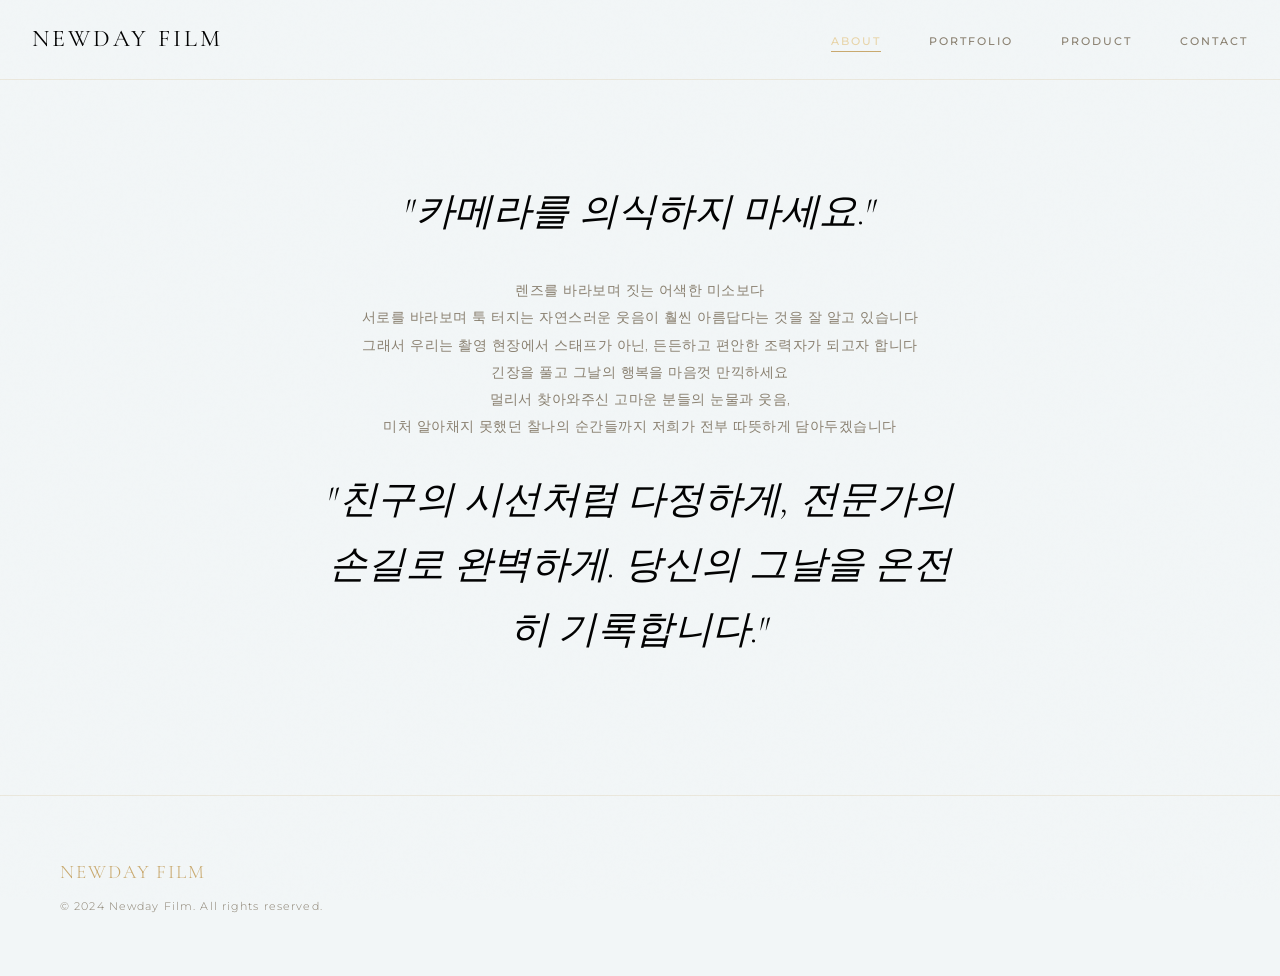
==== about.html @ 47dd46fc "Update about.html" ====
<!DOCTYPE html>
<html lang="ko">
<head>
  <meta charset="UTF-8" />
  <meta name="viewport" content="width=device-width, initial-scale=1.0" />
  <title>About — NEWDAY FILM</title>
  <link rel="stylesheet" href="styles.css" />
  <style>
    /* ============================================
       ABOUT PAGE STYLES
       수정: 텍스트, 연락처, 주소
       ============================================ */

    .about-hero {
      padding: 100px 60px 60px;
      border-bottom: 1px solid var(--color-border);
    }

    .about-hero__label {
      font-size: 0.65rem;
      letter-spacing: 0.25em;
      text-transform: uppercase;
      color: var(--color-accent);
      margin-bottom: 24px;
    }

    .about-hero__title {
      font-family: var(--font-display);
      font-size: clamp(3rem, 7vw, 6rem);
      font-weight: 300;
      line-height: 1.0;
      color: var(--color-text);
    }

    /* ── Philosophy Block ── */
    .philosophy {
      max-width: var(--max-width);
      margin: 0 auto;
      padding: 100px 60px;
    }

    .philosophy__grid {
      display: grid;
      grid-template-columns: 1fr 1fr;
      gap: 80px;
      align-items: start;
    }

    .philosophy__item {
      padding: 40px 0;
      border-top: 1px solid var(--color-border);
      animation: fadeUp 0.8s ease both;
    }

    .philosophy__item:nth-child(1) { animation-delay: 0.1s; }
    .philosophy__item:nth-child(2) { animation-delay: 0.2s; }
    .philosophy__item:nth-child(3) { animation-delay: 0.3s; }
    .philosophy__item:nth-child(4) { animation-delay: 0.4s; }

    @keyframes fadeUp {
      from { opacity: 0; transform: translateY(20px); }
      to   { opacity: 1; transform: translateY(0); }
    }

    .philosophy__num {
      font-family: var(--font-display);
      font-size: 3rem;
      color: var(--color-border);
      line-height: 1;
      margin-bottom: 16px;
    }

    .philosophy__text {
      font-family: var(--font-display);
      font-size: clamp(1rem, 1.5vw, 1.3rem);
      font-weight: 300;
      font-style: italic;
      line-height: 1.6;
      color: var(--color-text);
    }

    /* ── Contact Info Block ── */
    .about-contact {
      background: var(--color-surface);
      border-top: 1px solid var(--color-border);
      border-bottom: 1px solid var(--color-border);
      padding: 80px 60px;
      display: grid;
      grid-template-columns: 1fr 1fr;
      gap: 60px;
      align-items: center;
    }

    .about-contact__heading {
      font-family: var(--font-display);
      font-size: clamp(1.8rem, 3vw, 2.8rem);
      font-weight: 300;
      color: var(--color-text);
      margin-bottom: 8px;
    }

    .about-contact__sub {
      font-size: 0.75rem;
      color: var(--color-muted);
      letter-spacing: 0.1em;
    }

    .about-contact__details {
      display: flex;
      flex-direction: column;
      gap: 20px;
    }

    .contact-item__label {
      font-size: 0.6rem;
      letter-spacing: 0.2em;
      text-transform: uppercase;
      color: var(--color-accent);
      margin-bottom: 4px;
    }

    .contact-item__value {
      font-size: 0.9rem;
      color: var(--color-text);
    }

    /* ── Story Section ── */
    .about-story {
      max-width: 760px;
      margin: 0 auto;
      padding: 100px 60px;
      text-align: center;
    }

    .about-story__heading {
      font-family: var(--font-display);
      font-size: clamp(1.6rem, 3vw, 2.5rem);
      font-weight: 300;
      font-style: italic;
      margin-bottom: 32px;
      color: var(--color-text);
    }

    .about-story__text {
      font-size: 0.85rem;
      color: var(--color-muted);
      line-height: 2;
    }

    /* RESPONSIVE */
    @media (max-width: 768px) {
      .about-hero { padding: 80px 24px 40px; }
      .philosophy { padding: 60px 24px; }
      .philosophy__grid { grid-template-columns: 1fr; gap: 0; }
      .about-contact { grid-template-columns: 1fr; padding: 60px 24px; }
      .about-story { padding: 60px 24px; }
    }
  </style>
</head>
<body>

  <nav class="nav">
    <a href="index.html" class="nav__logo">NEWDAY FILM</a>
    <ul class="nav__links">
      <li><a href="about.html" class="active">About</a></li>
      <li><a href="portfolio.html">Portfolio</a></li>
      <li><a href="product.html">Product</a></li>
      <li><a href="contact.html">Contact</a></li>
    </ul>
    <div class="nav__hamburger" id="hamburger">
      <span></span><span></span><span></span>
    </div>
  </nav>

  <div class="nav__mobile" id="mobileMenu">
    <span class="nav__mobile-close" id="mobileClose">✕</span>
    <a href="about.html">About</a>
    <a href="portfolio.html">Portfolio</a>
    <a href="product.html">Product</a>
    <a href="contact.html">Contact</a>
  </div>

  <div class="page-wrapper">


    <!-- ============================================
         STORY
         수정: 브랜드 스토리 문구
         ============================================ -->
    <section class="about-story">
      <h2 class="about-story__heading">"카메라를 의식하지 마세요."</h2>
      <p class="about-story__text">
        렌즈를 바라보며 짓는 어색한 미소보다 <br>
        서로를 바라보며 툭 터지는 자연스러운 웃음이 훨씬 아름답다는 것을 잘 알고 있습니다<br>
        그래서 우리는 촬영 현장에서 스태프가 아닌, 든든하고 편안한 조력자가 되고자 합니다<br>
        긴장을 풀고 그날의 행복을 마음껏 만끽하세요<br>
        멀리서 찾아와주신 고마운 분들의 눈물과 웃음, <br>
        미처 알아채지 못했던 찰나의 순간들까지 저희가 전부 따뜻하게 담아두겠습니다<br><br>
      </p>
      <h2 class="about-story__heading">"친구의 시선처럼 다정하게, 전문가의 손길로 완벽하게. 당신의 그날을 온전히 기록합니다."</h2>
      
    </section>

    <footer class="footer">
      <div>
        <div class="footer__brand">NEWDAY FILM</div>
        <div class="footer__copy">© 2024 Newday Film. All rights reserved.</div>
      </div>
      
    </footer>
  </div>

  <script>
    document.getElementById('hamburger').addEventListener('click', () => {
      document.getElementById('mobileMenu').classList.add('open');
    });
    document.getElementById('mobileClose').addEventListener('click', () => {
      document.getElementById('mobileMenu').classList.remove('open');
    });
  </script>
</body>
</html>
---- styles.css ----
/* ============================================
   NEWDAY FILM — Global Styles
   수정 포인트: 색상, 폰트, 레이아웃 변수
   ============================================ */

@import url('https://fonts.googleapis.com/css2?family=Cormorant+Garamond:ital,wght@0,300;0,400;0,500;1,300;1,400&family=Montserrat:wght@300;400;500;600&display=swap');

:root {
  --color-bg: #f2f6f7;
  --color-surface: #151410;
  --color-text: #000000;
  --color-muted: #8a8070;
  --color-accent: #c9a96e;
  --color-accent-light: #e8d4a8;
  --color-border: rgba(201, 169, 110, 0.2);
  --font-display: 'Cormorant Garamond', serif;
  --font-body: 'Montserrat', sans-serif;
  --nav-height: 80px;
  --max-width: 1200px;
  --transition: 0.4s cubic-bezier(0.25, 0.46, 0.45, 0.94);
}

*, *::before, *::after {
  box-sizing: border-box;
  margin: 0;
  padding: 0;
}

html {
  scroll-behavior: smooth;
}

body {
  background: var(--color-bg);
  color: var(--color-text);
  font-family: var(--font-body);
  font-weight: 300;
  letter-spacing: 0.03em;
  line-height: 1.7;
  overflow-x: hidden;
}

/* ── Noise texture overlay ── */
body::before {
  content: '';
  position: fixed;
  inset: 0;
  background-image: url("data:image/svg+xml,%3Csvg viewBox='0 0 256 256' xmlns='http://www.w3.org/2000/svg'%3E%3Cfilter id='noise'%3E%3CfeTurbulence type='fractalNoise' baseFrequency='0.9' numOctaves='4' stitchTiles='stitch'/%3E%3C/filter%3E%3Crect width='100%25' height='100%25' filter='url(%23noise)' opacity='0.04'/%3E%3C/svg%3E");
  pointer-events: none;
  z-index: 9999;
  opacity: 0.4;
}

a {
  color: inherit;
  text-decoration: none;
}

img {
  display: block;
  max-width: 100%;
}

/* ============================================
   NAVIGATION
   수정: 로고명, 메뉴 항목
   ============================================ */
.nav {
  position: fixed;
  top: 0;
  left: 0;
  right: 0;
  height: var(--nav-height);
  z-index: 1000;
  display: flex;
  align-items: center;
  justify-content: space-between;
  padding: 0 60px;
  background: #f2f6f7;
  backdrop-filter: blur(12px);
  border-bottom: 1px solid var(--color-border);
  transition: background var(--transition);
  /* 데스크탑: 1280px 고정 */
  width: 1280px;
  margin: 0 auto;
}

.nav__logo {
  font-family: var(--font-display);
  font-size: 1.5rem;
  font-weight: 400;
  letter-spacing: 0.12em;

  text-transform: uppercase;
}

.nav__logo span {
  color: var(--color-accent);
}

.nav__links {
  display: flex;
  gap: 48px;
  list-style: none;
}

.nav__links a {
  font-size: 0.7rem;
  font-weight: 500;
  letter-spacing: 0.18em;
  text-transform: uppercase;
  color: var(--color-muted);
  transition: color var(--transition);
  position: relative;
}

.nav__links a::after {
  content: '';
  position: absolute;
  bottom: -4px;
  left: 0;
  width: 0;
  height: 1px;
  background: var(--color-accent);
  transition: width var(--transition);
}

.nav__links a:hover,
.nav__links a.active {
  color: var(--color-accent-light);
}

.nav__links a:hover::after,
.nav__links a.active::after {
  width: 100%;
}

/* Mobile hamburger */
.nav__hamburger {
  display: none;
  flex-direction: column;
  gap: 5px;
  cursor: pointer;
  padding: 4px;
}

.nav__hamburger span {
  display: block;
  width: 24px;
  height: 1px;
  background: var(--color-accent-light);
  transition: var(--transition);
}

/* Mobile menu */
.nav__mobile {
  display: none;
  position: fixed;
  inset: 0;
  background: rgba(14, 13, 11, 0.98);
  z-index: 999;
  flex-direction: column;
  align-items: center;
  justify-content: center;
  gap: 40px;
  opacity: 0;
  pointer-events: none;
  transition: opacity var(--transition);
}

.nav__mobile.open {
  opacity: 1;
  pointer-events: all;
}

.nav__mobile a {
  font-family: var(--font-display);
  font-size: 2.5rem;
  letter-spacing: 0.1em;
  color: #ffffff;
  transition: color var(--transition);
}

.nav__mobile a:hover {
  color: var(--color-accent);
}

.nav__mobile-close {
  position: absolute;
  top: 30px;
  right: 40px;
  font-size: 1.5rem;
  cursor: pointer;
  color: var(--color-muted);
}

/* ============================================
   FOOTER
   수정: 이메일, 전화번호, 주소, SNS 링크
   ============================================ */
.footer {
  border-top: 1px solid var(--color-border);
  padding: 60px;
  display: flex;
  justify-content: space-between;
  align-items: flex-end;
  flex-wrap: wrap;
  gap: 32px;
}

.footer__brand {
  font-family: var(--font-display);
  font-size: 1.2rem;
  letter-spacing: 0.1em;
  color: var(--color-accent);
  margin-bottom: 8px;
}

.footer__copy {
  font-size: 0.7rem;
  color: var(--color-muted);
  letter-spacing: 0.1em;
}

.footer__newsletter {
  display: flex;
  flex-direction: column;
  align-items: flex-end;
  gap: 12px;
}

.footer__newsletter-form {
  display: flex;
  gap: 0;
}

.footer__newsletter input {
  background: transparent;
  border: 1px solid var(--color-border);
  border-right: none;
  padding: 10px 18px;
  color: var(--color-text);
  font-family: var(--font-body);
  font-size: 0.7rem;
  letter-spacing: 0.1em;
  outline: none;
  width: 220px;
  transition: border-color var(--transition);
}

.footer__newsletter input::placeholder {
  color: var(--color-muted);
}

.footer__newsletter input:focus {
  border-color: var(--color-accent);
}

.footer__newsletter button {
  background: var(--color-accent);
  border: 1px solid var(--color-accent);
  padding: 10px 20px;
  color: var(--color-bg);
  font-family: var(--font-body);
  font-size: 0.65rem;
  letter-spacing: 0.15em;
  text-transform: uppercase;
  cursor: pointer;
  transition: background var(--transition);
}

.footer__newsletter button:hover {
  background: var(--color-accent-light);
}

.footer__insta {
  font-size: 0.65rem;
  color: var(--color-muted);
  letter-spacing: 0.1em;
  transition: color var(--transition);
}

.footer__insta:hover {
  color: var(--color-accent);
}

/* ============================================
   PAGE WRAPPER
   데스크탑: 1280px 고정 유지
   모바일: 화면 너비에 맞게 전환
   ============================================ */
.page-wrapper {
  padding-top: var(--nav-height);
  min-height: 100vh;
  width: 1280px;
  margin: 0 auto;
}

/* ============================================
   GOLDEN DIVIDER
   ============================================ */
.divider {
  width: 60px;
  height: 1px;
  background: var(--color-accent);
  margin: 24px auto;
}

.divider--left {
  margin-left: 0;
}

/* ============================================
   RESPONSIVE
   1280px 미만: nav + page-wrapper 를 화면 너비에 맞게 전환
   768px 미만: 모바일 메뉴, 푸터 세로 배치 등 추가 조정
   ============================================ */
@media (max-width: 1280px) {
  .nav {
    width: 100%;
    padding: 0 32px;
  }

  .page-wrapper {
    width: 100%;
  }
}

@media (max-width: 768px) {
  .nav {
    padding: 0 24px;
  }

  .nav__links {
    display: none;
  }

  .nav__hamburger {
    display: flex;
  }

  .nav__mobile {
    display: flex;
  }

  .footer {
    padding: 40px 24px;
    flex-direction: column;
    align-items: flex-start;
  }

  .footer__newsletter {
    align-items: flex-start;
    width: 100%;
  }

  .footer__newsletter-form {
    width: 100%;
  }

  .footer__newsletter input {
    flex: 1;
    width: auto;
  }
}
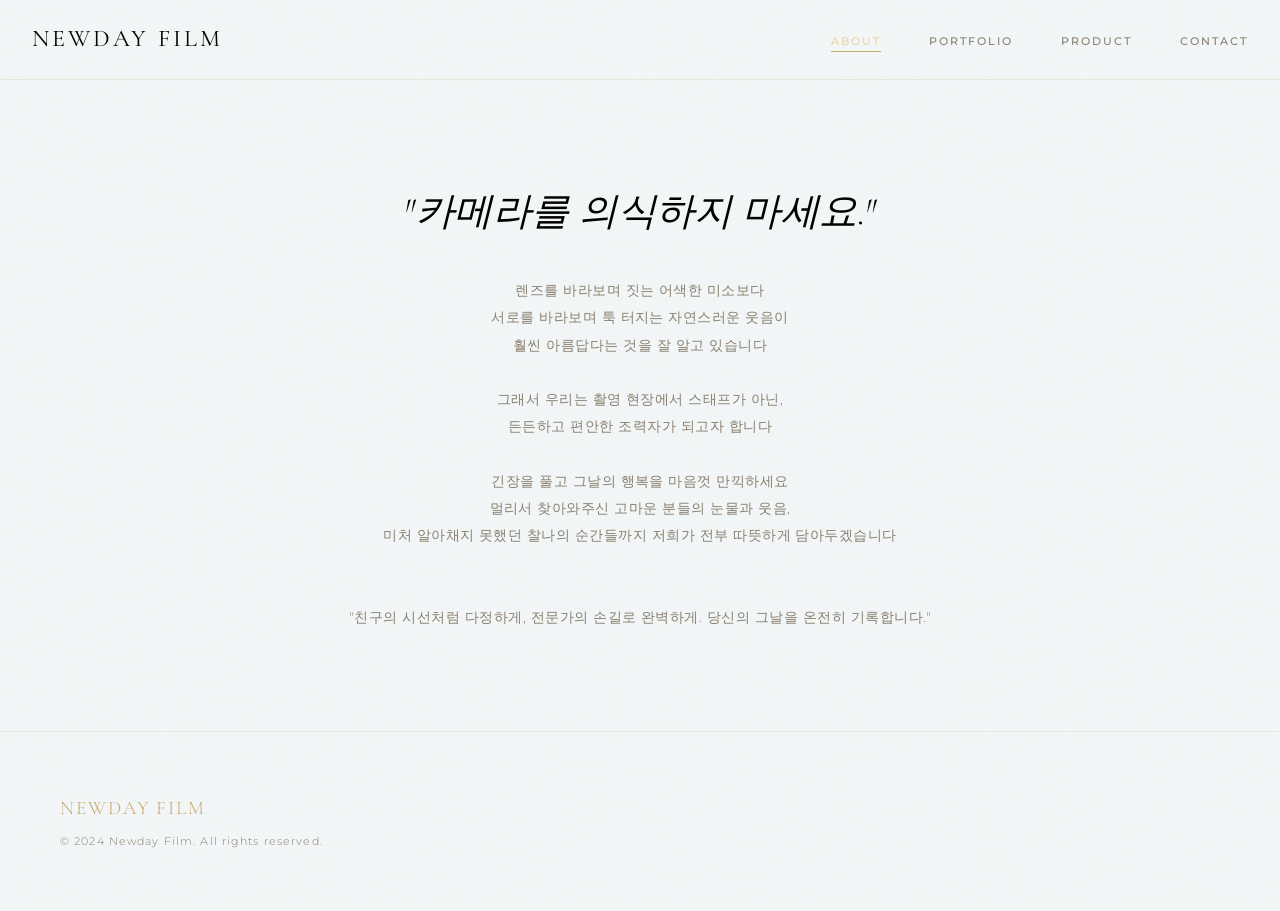
==== commit 176522d3: "Update about.html" ====
--- a/about.html
+++ b/about.html
@@ -188,16 +188,20 @@
          수정: 브랜드 스토리 문구
          ============================================ -->
     <section class="about-story">
-      <h2 class="about-story__heading">"카메라를 의식하지 마세요."</h2>
+      <h3 class="about-story__heading">"카메라를 의식하지 마세요."</h3>
       <p class="about-story__text">
         렌즈를 바라보며 짓는 어색한 미소보다 <br>
-        서로를 바라보며 툭 터지는 자연스러운 웃음이 훨씬 아름답다는 것을 잘 알고 있습니다<br>
-        그래서 우리는 촬영 현장에서 스태프가 아닌, 든든하고 편안한 조력자가 되고자 합니다<br>
+        서로를 바라보며 툭 터지는 자연스러운 웃음이<br>
+        훨씬 아름답다는 것을 잘 알고 있습니다<br><br>
+        그래서 우리는 촬영 현장에서 스태프가 아닌,<br>
+        든든하고 편안한 조력자가 되고자 합니다<br><br>
         긴장을 풀고 그날의 행복을 마음껏 만끽하세요<br>
         멀리서 찾아와주신 고마운 분들의 눈물과 웃음, <br>
-        미처 알아채지 못했던 찰나의 순간들까지 저희가 전부 따뜻하게 담아두겠습니다<br><br>
+        미처 알아채지 못했던 찰나의 순간들까지 저희가 전부 따뜻하게 담아두겠습니다<br><br><br>
+        "친구의 시선처럼 다정하게, 전문가의 손길로 완벽하게. 당신의 그날을 온전히 기록합니다."<br>
+        
       </p>
-      <h2 class="about-story__heading">"친구의 시선처럼 다정하게, 전문가의 손길로 완벽하게. 당신의 그날을 온전히 기록합니다."</h2>
+
       
     </section>
 
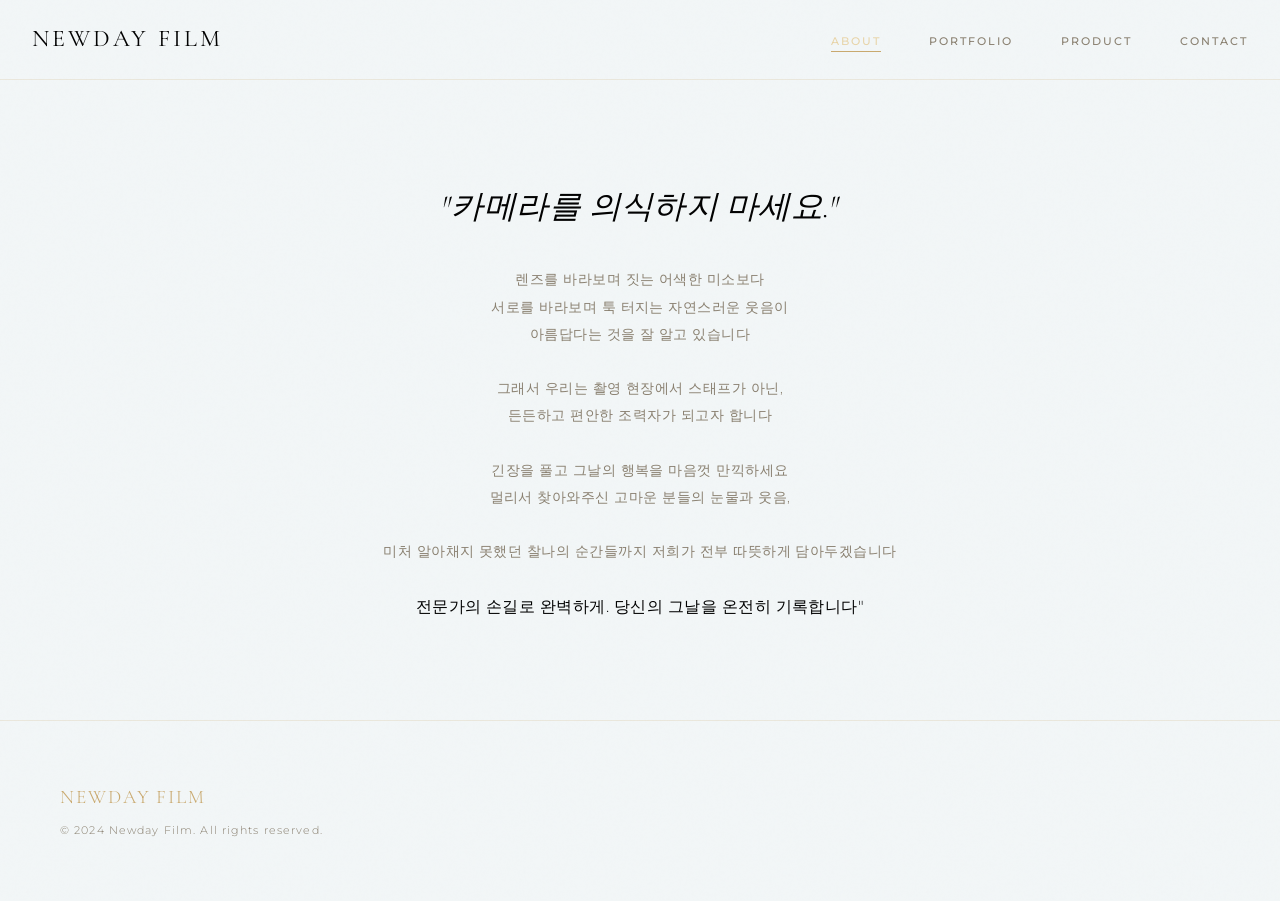
==== commit a79308ed: "Update about.html" ====
--- a/about.html
+++ b/about.html
@@ -134,7 +134,7 @@
 
     .about-story__heading {
       font-family: var(--font-display);
-      font-size: clamp(1.6rem, 3vw, 2.5rem);
+      font-size: clamp(1.6rem, 3vw, 2rem);
       font-weight: 300;
       font-style: italic;
       margin-bottom: 32px;
@@ -144,6 +144,11 @@
     .about-story__text {
       font-size: 0.85rem;
       color: var(--color-muted);
+      line-height: 2;
+
+      .about-story__last {
+      font-size: 1rem;
+      color: #151410;
       line-height: 2;
     }
 
@@ -192,14 +197,16 @@
       <p class="about-story__text">
         렌즈를 바라보며 짓는 어색한 미소보다 <br>
         서로를 바라보며 툭 터지는 자연스러운 웃음이<br>
-        훨씬 아름답다는 것을 잘 알고 있습니다<br><br>
+        아름답다는 것을 잘 알고 있습니다<br><br>
         그래서 우리는 촬영 현장에서 스태프가 아닌,<br>
         든든하고 편안한 조력자가 되고자 합니다<br><br>
         긴장을 풀고 그날의 행복을 마음껏 만끽하세요<br>
-        멀리서 찾아와주신 고마운 분들의 눈물과 웃음, <br>
-        미처 알아채지 못했던 찰나의 순간들까지 저희가 전부 따뜻하게 담아두겠습니다<br><br><br>
-        "친구의 시선처럼 다정하게, 전문가의 손길로 완벽하게. 당신의 그날을 온전히 기록합니다."<br>
+        멀리서 찾아와주신 고마운 분들의 눈물과 웃음, <br><br>
+        미처 알아채지 못했던 찰나의 순간들까지 저희가 전부 따뜻하게 담아두겠습니다<br><br>
         
+      </p>
+      <p class="about-story__last">
+      전문가의 손길로 완벽하게.<span></span> 당신의 그날을 온전히 기록합니다"<br>
       </p>
 
       
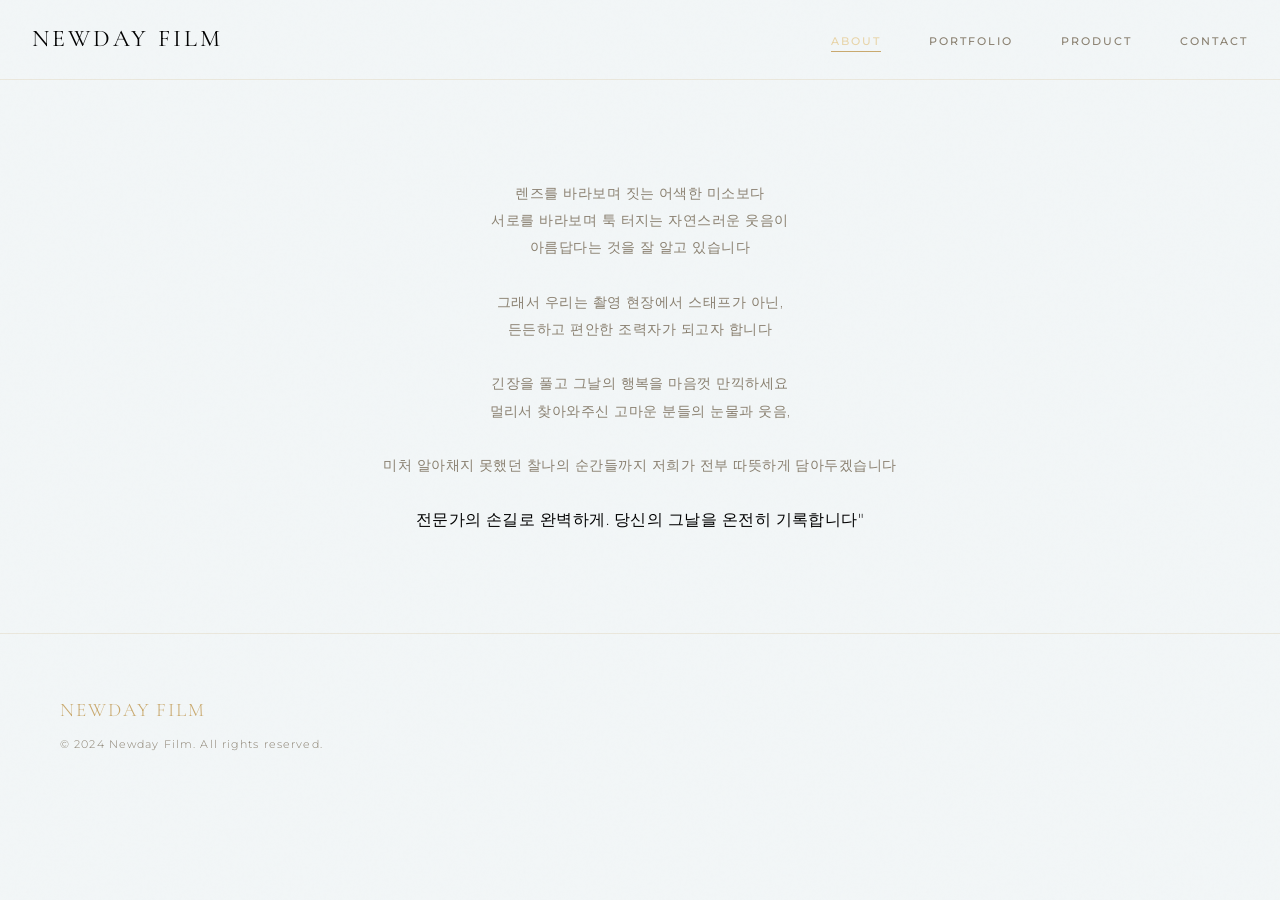
==== commit 0a6c1fd6: "Update about.html" ====
--- a/about.html
+++ b/about.html
@@ -147,7 +147,7 @@
       line-height: 2;
 
       .about-story__last {
-      font-size: 1rem;
+      font-size: 1.5rem;
       color: #151410;
       line-height: 2;
     }
@@ -193,7 +193,7 @@
          수정: 브랜드 스토리 문구
          ============================================ -->
     <section class="about-story">
-      <h3 class="about-story__heading">"카메라를 의식하지 마세요."</h3>
+  
       <p class="about-story__text">
         렌즈를 바라보며 짓는 어색한 미소보다 <br>
         서로를 바라보며 툭 터지는 자연스러운 웃음이<br>
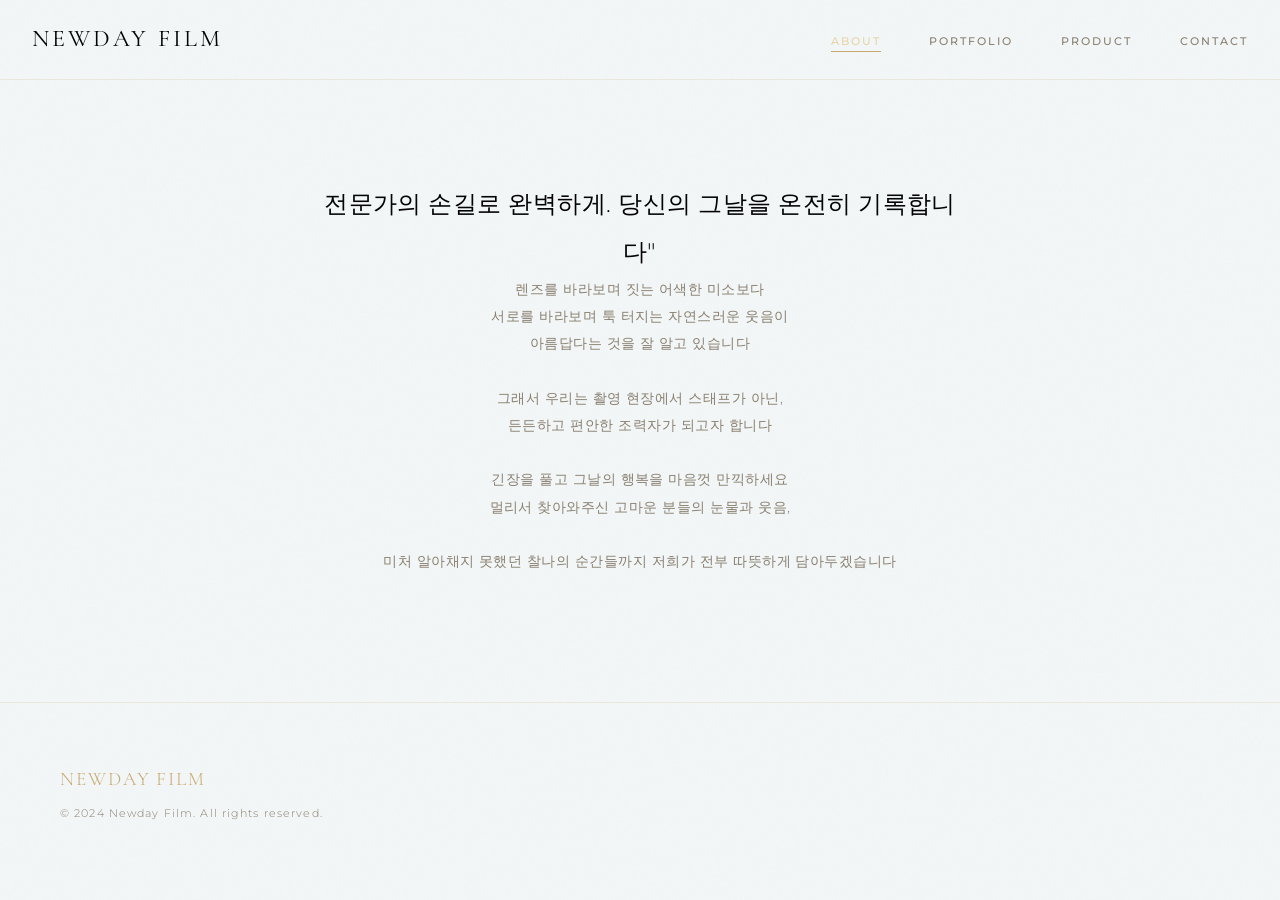
==== commit bb424059: "Update about.html" ====
--- a/about.html
+++ b/about.html
@@ -145,10 +145,12 @@
       font-size: 0.85rem;
       color: var(--color-muted);
       line-height: 2;
-
+    }
+    
       .about-story__last {
       font-size: 1.5rem;
-      color: #151410;
+      font-weight: 300;
+      color: #000000;
       line-height: 2;
     }
 
@@ -193,7 +195,11 @@
          수정: 브랜드 스토리 문구
          ============================================ -->
     <section class="about-story">
-  
+
+      <p class="about-story__last">
+      전문가의 손길로 완벽하게.<span></span> 당신의 그날을 온전히 기록합니다"<br>
+      </p>
+      
       <p class="about-story__text">
         렌즈를 바라보며 짓는 어색한 미소보다 <br>
         서로를 바라보며 툭 터지는 자연스러운 웃음이<br>
@@ -205,9 +211,7 @@
         미처 알아채지 못했던 찰나의 순간들까지 저희가 전부 따뜻하게 담아두겠습니다<br><br>
         
       </p>
-      <p class="about-story__last">
-      전문가의 손길로 완벽하게.<span></span> 당신의 그날을 온전히 기록합니다"<br>
-      </p>
+      
 
       
     </section>
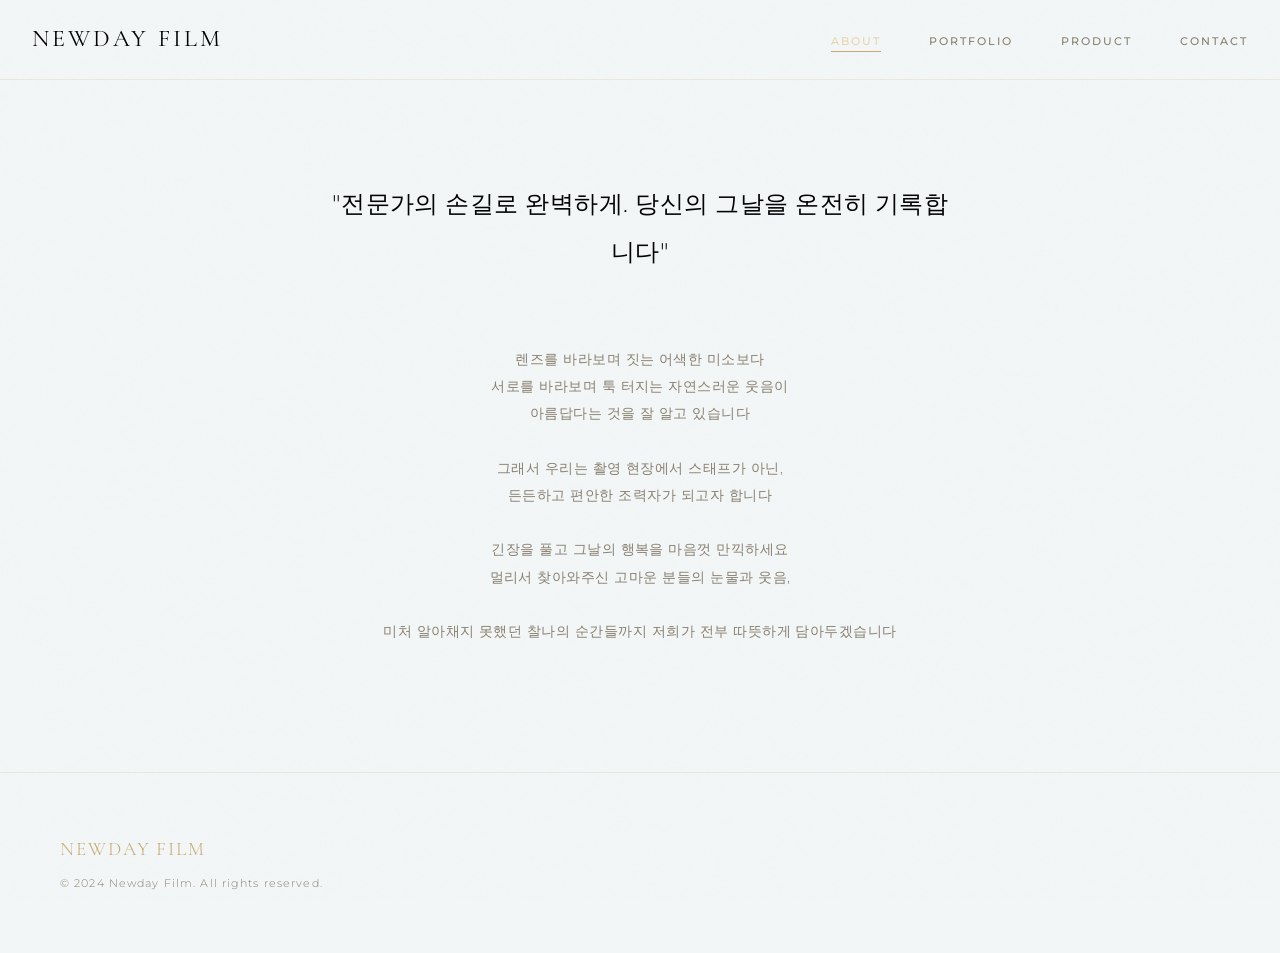
==== commit 5f38dee0: "Update about.html" ====
--- a/about.html
+++ b/about.html
@@ -152,6 +152,7 @@
       font-weight: 300;
       color: #000000;
       line-height: 2;
+      margin-bottom: 70px;
     }
 
     /* RESPONSIVE */
@@ -197,7 +198,7 @@
     <section class="about-story">
 
       <p class="about-story__last">
-      전문가의 손길로 완벽하게.<span></span> 당신의 그날을 온전히 기록합니다"<br>
+      "전문가의 손길로 완벽하게.<span> </span> 당신의 그날을 온전히 기록합니다"<br>
       </p>
       
       <p class="about-story__text">
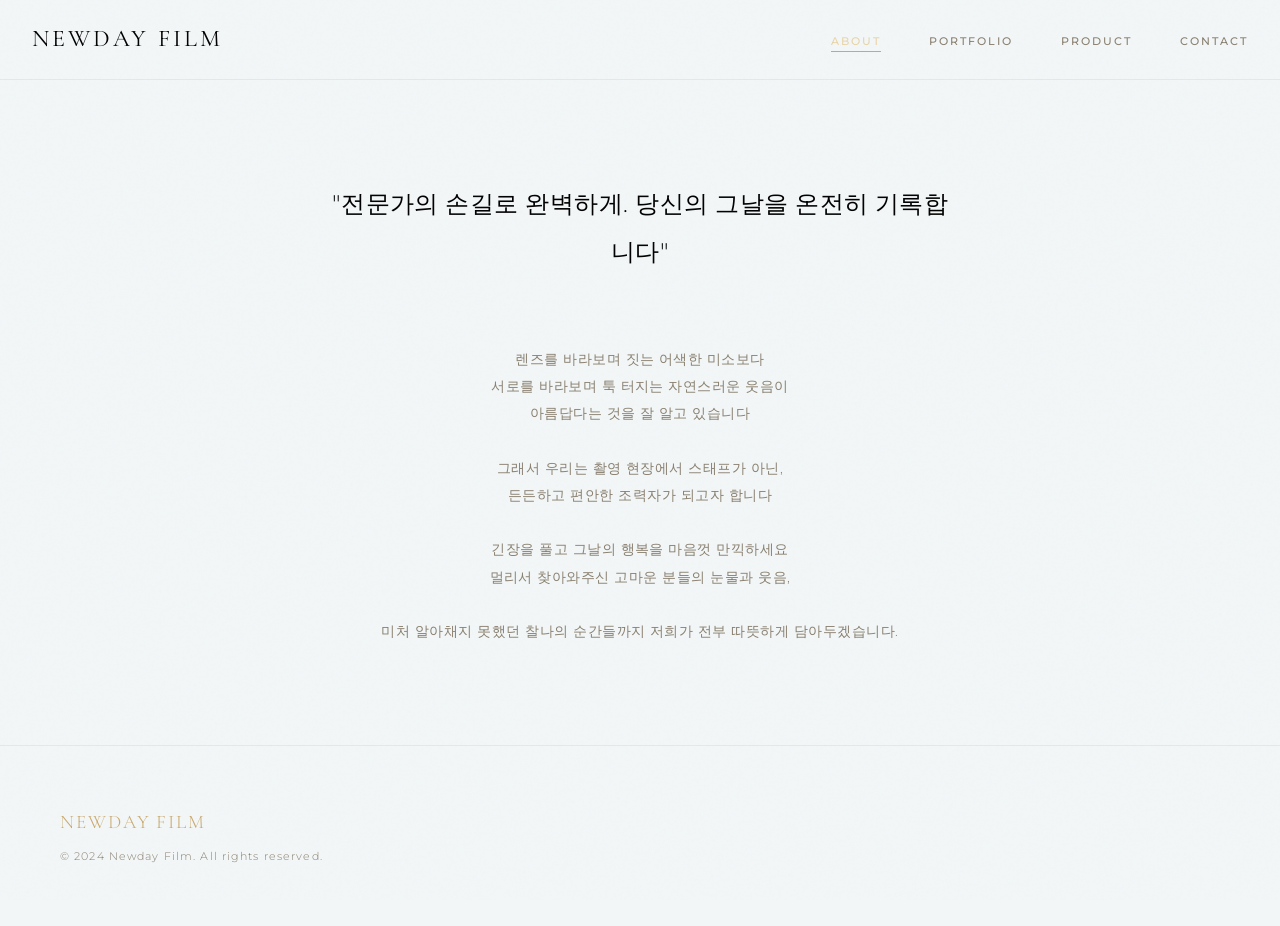
==== commit 469ce075: "Update about.html" ====
--- a/about.html
+++ b/about.html
@@ -209,7 +209,7 @@
         든든하고 편안한 조력자가 되고자 합니다<br><br>
         긴장을 풀고 그날의 행복을 마음껏 만끽하세요<br>
         멀리서 찾아와주신 고마운 분들의 눈물과 웃음, <br><br>
-        미처 알아채지 못했던 찰나의 순간들까지 저희가 전부 따뜻하게 담아두겠습니다<br><br>
+        미처 알아채지 못했던 찰나의 순간들까지 저희가 전부 따뜻하게 담아두겠습니다.<br>
         
       </p>
       
